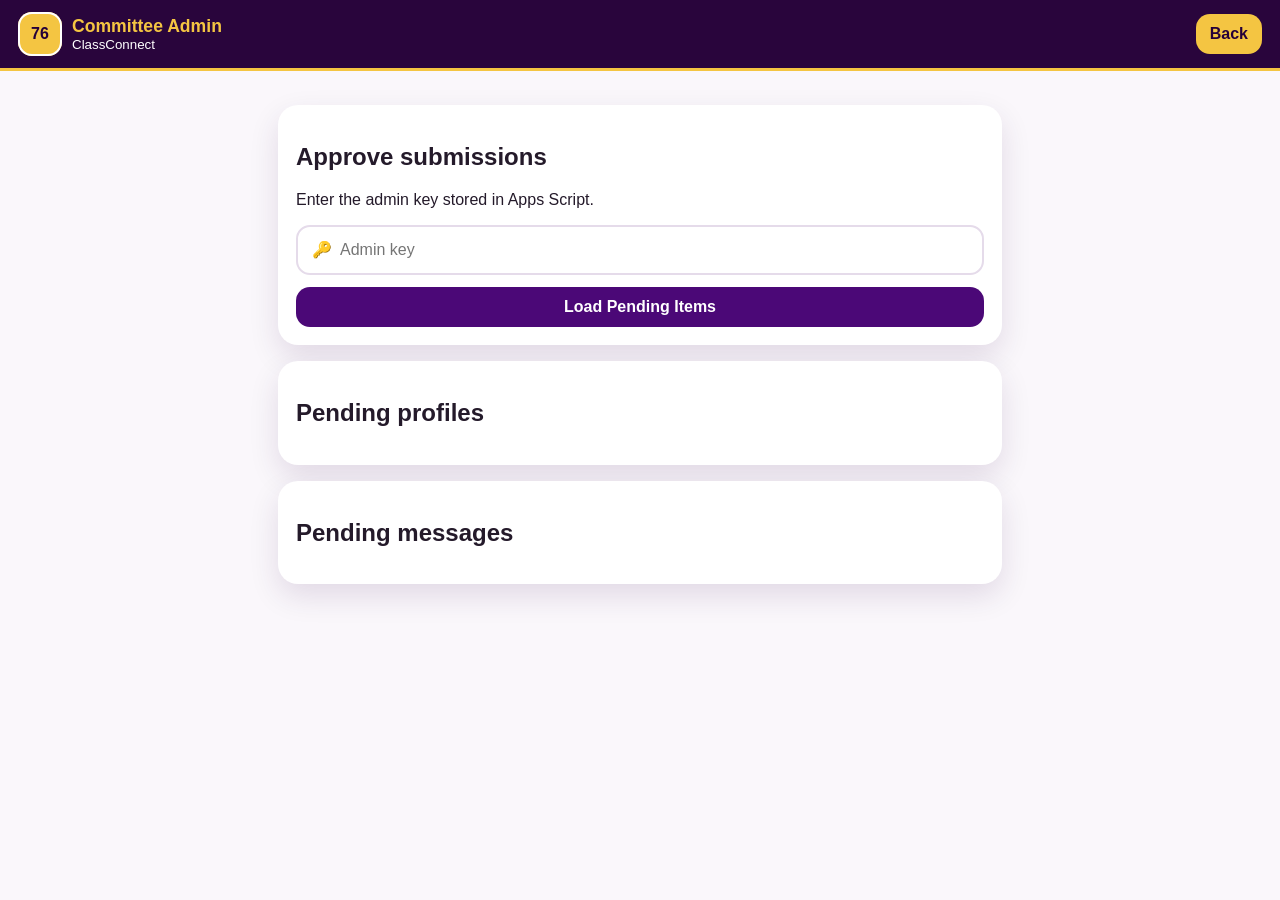
==== admin.html @ 79bbec1a "Add files via upload" ====
<!DOCTYPE html>
<html lang="en">
<head><meta charset="UTF-8"><meta name="viewport" content="width=device-width,initial-scale=1"><meta name="theme-color" content="#4b0877"><title>ClassConnect Admin</title><link rel="stylesheet" href="styles.css"></head>
<body>
<header class="app-header"><div class="brand"><div class="logo">76</div><div><strong>Committee Admin</strong><small>ClassConnect</small></div></div><a class="install-btn" href="index.html" style="text-decoration:none">Back</a></header>
<main style="padding:18px;max-width:760px;margin:auto">
  <section class="panel">
    <h1>Approve submissions</h1>
    <p>Enter the admin key stored in Apps Script.</p>
    <label class="search"><span>🔑</span><input id="adminKey" type="password" placeholder="Admin key"></label>
    <button id="loadPending" class="primary" style="margin-top:12px">Load Pending Items</button>
  </section>
  <section class="panel"><h2>Pending profiles</h2><div id="pendingProfiles"></div></section>
  <section class="panel"><h2>Pending messages</h2><div id="pendingMessages"></div></section>
</main>
<div id="toast" class="toast"></div>
<script src="config.js"></script><script src="admin.js"></script>
</body></html>
---- styles.css ----
:root{--purple:#4b0877;--deep:#250039;--gold:#f4c542;--soft:#f7f1fa;--ink:#241a2a;--muted:#716876;--line:#e5dbea;--shadow:0 12px 30px rgba(47,7,72,.12);--safe:env(safe-area-inset-bottom)}
*{box-sizing:border-box}body{margin:0;font-family:Arial,Helvetica,sans-serif;background:#faf7fb;color:var(--ink)}button,input,textarea{font:inherit}.app-header{position:sticky;top:0;z-index:40;display:flex;justify-content:space-between;align-items:center;padding:12px 18px;background:rgba(37,0,57,.98);color:white;border-bottom:3px solid var(--gold)}.brand{display:flex;gap:10px;align-items:center}.brand strong{display:block;color:var(--gold);font-size:1.1rem}.brand small{display:block}.logo{width:44px;height:44px;border-radius:14px;display:grid;place-items:center;background:var(--gold);color:var(--deep);font-weight:900;box-shadow:inset 0 0 0 2px white}.install-btn,.primary{border:0;background:var(--gold);color:var(--deep);font-weight:900;border-radius:14px;padding:11px 14px}
main{max-width:760px;margin:auto;padding-bottom:calc(92px + var(--safe))}.view{display:none;padding:18px}.view.active{display:block}.hero-card{background:linear-gradient(145deg,var(--deep),var(--purple));color:white;border-radius:24px;padding:28px;box-shadow:var(--shadow)}.hero-card h1,.view-head h1{font-size:clamp(2rem,7vw,3.2rem);line-height:1.05;margin:.2rem 0 .6rem}.eyebrow{font-size:.75rem;font-weight:900;letter-spacing:.16em;color:var(--gold);margin:0}.eyebrow.purple{color:var(--purple)}.quick-grid{display:grid;grid-template-columns:repeat(3,1fr);gap:10px}.quick-grid button{border:0;border-radius:14px;padding:12px;background:white;color:var(--purple);font-weight:800}.stats{display:grid;grid-template-columns:repeat(3,1fr);gap:10px;margin:16px 0}.stats article{background:white;padding:15px;text-align:center;border-radius:18px;box-shadow:var(--shadow)}.stats span{font-size:1.5rem}.stats strong{display:block;font-size:1.6rem;color:var(--purple)}.stats small{color:var(--muted)}.panel{background:white;border-radius:20px;padding:18px;margin:16px 0;box-shadow:var(--shadow)}.panel-head,.view-head{display:flex;align-items:center;justify-content:space-between}.panel-head h2{margin:0 0 12px}.panel-head button{border:0;background:none;color:var(--purple);font-weight:800}.mini{border-left:4px solid var(--gold);background:var(--soft);padding:10px 12px;border-radius:10px;margin:9px 0}.mini strong{color:var(--purple)}.row-link,.menu-list a,.menu-list button{display:flex;align-items:center;gap:12px;width:100%;text-decoration:none;color:inherit;border:0;background:white;text-align:left;padding:14px 0;border-bottom:1px solid var(--line)}.row-link span,.menu-list span{font-size:1.5rem}.row-link div,.menu-list div{flex:1}.row-link small,.menu-list small{display:block;color:var(--muted)}.round{width:46px;height:46px;border-radius:50%;border:0;background:var(--purple);color:white;font-size:1.6rem}.search{display:flex;gap:8px;align-items:center;background:white;border:2px solid var(--line);border-radius:14px;padding:0 14px}.search input{width:100%;border:0;outline:0;padding:14px 0}.privacy{background:#fff4ca;border-left:5px solid var(--gold);padding:12px;border-radius:12px;margin:12px 0}.card-grid,.feed{display:grid;gap:14px}.person,.post,.event{background:white;border-radius:18px;padding:18px;box-shadow:var(--shadow)}.person h3,.event h3{margin:0;color:var(--purple)}.location{color:var(--muted)}.contacts{display:flex;gap:8px;flex-wrap:wrap}.contacts a{background:var(--soft);padding:8px 10px;border-radius:10px;text-decoration:none;color:var(--purple);font-weight:700}.post{border-left:6px solid var(--gold)}.post header{display:flex;justify-content:space-between}.post strong{color:var(--purple)}.post time{font-size:.82rem;color:var(--muted)}.event{display:flex;gap:14px;margin-bottom:14px}.date{min-width:68px;height:72px;border-radius:14px;background:var(--purple);color:white;display:grid;place-items:center;padding:6px}.date strong{font-size:1.4rem;color:var(--gold)}.menu-list{background:white;border-radius:20px;padding:0 16px;box-shadow:var(--shadow)}.memorial{margin-top:18px;padding:24px;border-radius:20px;background:linear-gradient(145deg,var(--deep),var(--purple));color:white}.memorial h2{color:var(--gold)}.bottom-nav{position:fixed;left:0;right:0;bottom:0;z-index:50;display:grid;grid-template-columns:repeat(5,1fr);background:white;border-top:1px solid var(--line);padding:8px 6px calc(8px + var(--safe));box-shadow:0 -8px 25px rgba(47,7,72,.1)}.bottom-nav button{border:0;background:none;color:var(--muted);display:grid;place-items:center}.bottom-nav button span{font-size:1.35rem}.bottom-nav button.active{color:var(--purple)}.modal{display:none;position:fixed;inset:0;z-index:100;background:rgba(20,0,30,.65);align-items:flex-end;justify-content:center}.modal.open{display:flex}.sheet{position:relative;width:min(760px,100%);max-height:92vh;overflow:auto;background:white;border-radius:24px 24px 0 0;padding:28px 20px calc(28px + var(--safe))}.close{position:absolute;right:16px;top:12px;border:0;background:none;font-size:1.8rem}.sheet form{display:grid;gap:14px}.sheet label{display:grid;gap:6px;font-weight:700}.sheet input,.sheet textarea{padding:12px;border:2px solid var(--line);border-radius:12px}.sheet textarea{min-height:100px}.two{display:grid;grid-template-columns:1fr 1fr;gap:12px}.check{display:inline-flex!important;grid-template-columns:auto auto!important;align-items:center;margin-right:16px}.check input{width:auto}.primary{background:var(--purple);color:white;width:100%}.toast{position:fixed;left:50%;bottom:100px;transform:translate(-50%,20px);opacity:0;background:var(--deep);color:white;padding:12px 16px;border-radius:12px;transition:.25s;z-index:120}.toast.show{opacity:1;transform:translate(-50%,0)}.empty{text-align:center;color:var(--muted)}
@media(max-width:520px){.quick-grid{grid-template-columns:1fr}.two{grid-template-columns:1fr}}
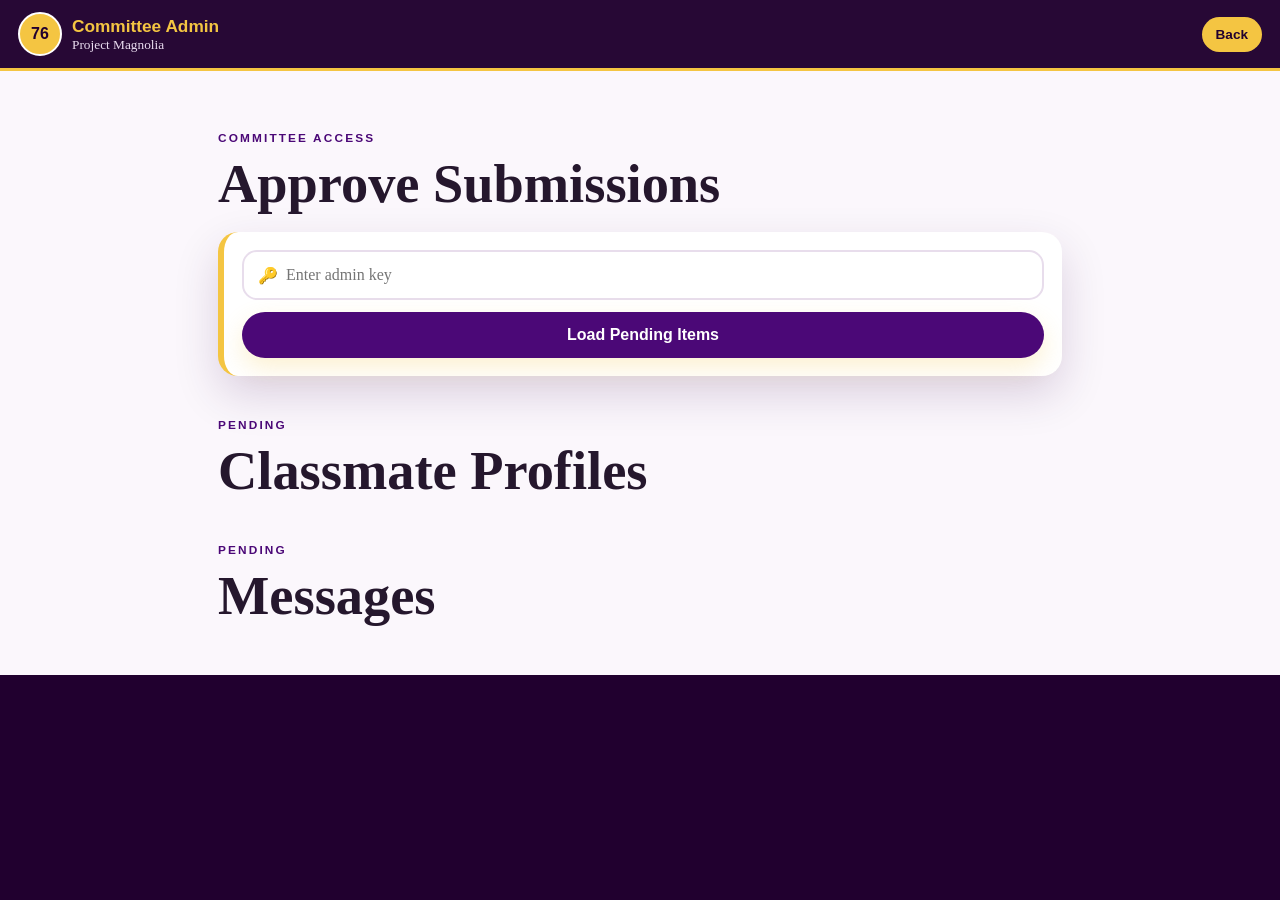
==== commit abcc8217: "Add files via upload" ====
--- a/admin.html
+++ b/admin.html
@@ -1,18 +1,29 @@
 <!DOCTYPE html>
 <html lang="en">
-<head><meta charset="UTF-8"><meta name="viewport" content="width=device-width,initial-scale=1"><meta name="theme-color" content="#4b0877"><title>ClassConnect Admin</title><link rel="stylesheet" href="styles.css"></head>
+<head>
+  <meta charset="UTF-8"><meta name="viewport" content="width=device-width,initial-scale=1">
+  <meta name="theme-color" content="#2c063e">
+  <title>ClassConnect Admin</title>
+  <link rel="stylesheet" href="styles.css">
+</head>
 <body>
-<header class="app-header"><div class="brand"><div class="logo">76</div><div><strong>Committee Admin</strong><small>ClassConnect</small></div></div><a class="install-btn" href="index.html" style="text-decoration:none">Back</a></header>
-<main style="padding:18px;max-width:760px;margin:auto">
-  <section class="panel">
-    <h1>Approve submissions</h1>
-    <p>Enter the admin key stored in Apps Script.</p>
-    <label class="search"><span>🔑</span><input id="adminKey" type="password" placeholder="Admin key"></label>
-    <button id="loadPending" class="primary" style="margin-top:12px">Load Pending Items</button>
+<header class="app-header">
+  <div class="brand"><div class="mini-crest">76</div><div><strong>Committee Admin</strong><small>Project Magnolia</small></div></div>
+  <a class="install-pill" href="index.html" style="text-decoration:none">Back</a>
+</header>
+<main style="max-width:880px;margin:auto;padding:18px">
+  <section class="section-block">
+    <div class="view-heading"><div><p class="eyebrow purple">COMMITTEE ACCESS</p><h1>Approve Submissions</h1></div></div>
+    <div class="home-post">
+      <label class="search-box"><span>🔑</span><input id="adminKey" type="password" placeholder="Enter admin key"></label>
+      <button id="loadPending" class="primary-button" style="margin-top:12px">Load Pending Items</button>
+    </div>
   </section>
-  <section class="panel"><h2>Pending profiles</h2><div id="pendingProfiles"></div></section>
-  <section class="panel"><h2>Pending messages</h2><div id="pendingMessages"></div></section>
+  <section class="section-block"><div class="section-title"><div><p class="eyebrow purple">PENDING</p><h2>Classmate Profiles</h2></div></div><div id="pendingProfiles"></div></section>
+  <section class="section-block"><div class="section-title"><div><p class="eyebrow purple">PENDING</p><h2>Messages</h2></div></div><div id="pendingMessages"></div></section>
 </main>
 <div id="toast" class="toast"></div>
-<script src="config.js"></script><script src="admin.js"></script>
-</body></html>
+<script src="config.js"></script>
+<script src="admin.js"></script>
+</body>
+</html>
--- a/styles.css
+++ b/styles.css
@@ -1,4 +1,25 @@
-:root{--purple:#4b0877;--deep:#250039;--gold:#f4c542;--soft:#f7f1fa;--ink:#241a2a;--muted:#716876;--line:#e5dbea;--shadow:0 12px 30px rgba(47,7,72,.12);--safe:env(safe-area-inset-bottom)}
-*{box-sizing:border-box}body{margin:0;font-family:Arial,Helvetica,sans-serif;background:#faf7fb;color:var(--ink)}button,input,textarea{font:inherit}.app-header{position:sticky;top:0;z-index:40;display:flex;justify-content:space-between;align-items:center;padding:12px 18px;background:rgba(37,0,57,.98);color:white;border-bottom:3px solid var(--gold)}.brand{display:flex;gap:10px;align-items:center}.brand strong{display:block;color:var(--gold);font-size:1.1rem}.brand small{display:block}.logo{width:44px;height:44px;border-radius:14px;display:grid;place-items:center;background:var(--gold);color:var(--deep);font-weight:900;box-shadow:inset 0 0 0 2px white}.install-btn,.primary{border:0;background:var(--gold);color:var(--deep);font-weight:900;border-radius:14px;padding:11px 14px}
-main{max-width:760px;margin:auto;padding-bottom:calc(92px + var(--safe))}.view{display:none;padding:18px}.view.active{display:block}.hero-card{background:linear-gradient(145deg,var(--deep),var(--purple));color:white;border-radius:24px;padding:28px;box-shadow:var(--shadow)}.hero-card h1,.view-head h1{font-size:clamp(2rem,7vw,3.2rem);line-height:1.05;margin:.2rem 0 .6rem}.eyebrow{font-size:.75rem;font-weight:900;letter-spacing:.16em;color:var(--gold);margin:0}.eyebrow.purple{color:var(--purple)}.quick-grid{display:grid;grid-template-columns:repeat(3,1fr);gap:10px}.quick-grid button{border:0;border-radius:14px;padding:12px;background:white;color:var(--purple);font-weight:800}.stats{display:grid;grid-template-columns:repeat(3,1fr);gap:10px;margin:16px 0}.stats article{background:white;padding:15px;text-align:center;border-radius:18px;box-shadow:var(--shadow)}.stats span{font-size:1.5rem}.stats strong{display:block;font-size:1.6rem;color:var(--purple)}.stats small{color:var(--muted)}.panel{background:white;border-radius:20px;padding:18px;margin:16px 0;box-shadow:var(--shadow)}.panel-head,.view-head{display:flex;align-items:center;justify-content:space-between}.panel-head h2{margin:0 0 12px}.panel-head button{border:0;background:none;color:var(--purple);font-weight:800}.mini{border-left:4px solid var(--gold);background:var(--soft);padding:10px 12px;border-radius:10px;margin:9px 0}.mini strong{color:var(--purple)}.row-link,.menu-list a,.menu-list button{display:flex;align-items:center;gap:12px;width:100%;text-decoration:none;color:inherit;border:0;background:white;text-align:left;padding:14px 0;border-bottom:1px solid var(--line)}.row-link span,.menu-list span{font-size:1.5rem}.row-link div,.menu-list div{flex:1}.row-link small,.menu-list small{display:block;color:var(--muted)}.round{width:46px;height:46px;border-radius:50%;border:0;background:var(--purple);color:white;font-size:1.6rem}.search{display:flex;gap:8px;align-items:center;background:white;border:2px solid var(--line);border-radius:14px;padding:0 14px}.search input{width:100%;border:0;outline:0;padding:14px 0}.privacy{background:#fff4ca;border-left:5px solid var(--gold);padding:12px;border-radius:12px;margin:12px 0}.card-grid,.feed{display:grid;gap:14px}.person,.post,.event{background:white;border-radius:18px;padding:18px;box-shadow:var(--shadow)}.person h3,.event h3{margin:0;color:var(--purple)}.location{color:var(--muted)}.contacts{display:flex;gap:8px;flex-wrap:wrap}.contacts a{background:var(--soft);padding:8px 10px;border-radius:10px;text-decoration:none;color:var(--purple);font-weight:700}.post{border-left:6px solid var(--gold)}.post header{display:flex;justify-content:space-between}.post strong{color:var(--purple)}.post time{font-size:.82rem;color:var(--muted)}.event{display:flex;gap:14px;margin-bottom:14px}.date{min-width:68px;height:72px;border-radius:14px;background:var(--purple);color:white;display:grid;place-items:center;padding:6px}.date strong{font-size:1.4rem;color:var(--gold)}.menu-list{background:white;border-radius:20px;padding:0 16px;box-shadow:var(--shadow)}.memorial{margin-top:18px;padding:24px;border-radius:20px;background:linear-gradient(145deg,var(--deep),var(--purple));color:white}.memorial h2{color:var(--gold)}.bottom-nav{position:fixed;left:0;right:0;bottom:0;z-index:50;display:grid;grid-template-columns:repeat(5,1fr);background:white;border-top:1px solid var(--line);padding:8px 6px calc(8px + var(--safe));box-shadow:0 -8px 25px rgba(47,7,72,.1)}.bottom-nav button{border:0;background:none;color:var(--muted);display:grid;place-items:center}.bottom-nav button span{font-size:1.35rem}.bottom-nav button.active{color:var(--purple)}.modal{display:none;position:fixed;inset:0;z-index:100;background:rgba(20,0,30,.65);align-items:flex-end;justify-content:center}.modal.open{display:flex}.sheet{position:relative;width:min(760px,100%);max-height:92vh;overflow:auto;background:white;border-radius:24px 24px 0 0;padding:28px 20px calc(28px + var(--safe))}.close{position:absolute;right:16px;top:12px;border:0;background:none;font-size:1.8rem}.sheet form{display:grid;gap:14px}.sheet label{display:grid;gap:6px;font-weight:700}.sheet input,.sheet textarea{padding:12px;border:2px solid var(--line);border-radius:12px}.sheet textarea{min-height:100px}.two{display:grid;grid-template-columns:1fr 1fr;gap:12px}.check{display:inline-flex!important;grid-template-columns:auto auto!important;align-items:center;margin-right:16px}.check input{width:auto}.primary{background:var(--purple);color:white;width:100%}.toast{position:fixed;left:50%;bottom:100px;transform:translate(-50%,20px);opacity:0;background:var(--deep);color:white;padding:12px 16px;border-radius:12px;transition:.25s;z-index:120}.toast.show{opacity:1;transform:translate(-50%,0)}.empty{text-align:center;color:var(--muted)}
-@media(max-width:520px){.quick-grid{grid-template-columns:1fr}.two{grid-template-columns:1fr}}+:root{
+  --purple:#4b0877;--purple-2:#6f2393;--deep:#21002f;--gold:#f4c542;
+  --cream:#fff8e8;--paper:#fbf7fc;--ink:#25172d;--muted:#746b79;--line:#e8ddec;
+  --shadow:0 18px 45px rgba(51,8,76,.16);--safe:env(safe-area-inset-bottom)
+}
+*{box-sizing:border-box}html{background:var(--deep)}body{margin:0;font-family:Georgia,"Times New Roman",serif;background:var(--paper);color:var(--ink)}button,input,textarea{font:inherit}.hidden{display:none!important}
+.intro-screen{position:fixed;inset:0;z-index:300;overflow:hidden;display:grid;place-items:center;text-align:center;color:#fff;background:radial-gradient(circle at 50% 18%,rgba(244,197,66,.28),transparent 28%),linear-gradient(180deg,#6f2393 0%,#3f0a5f 38%,#1d002a 100%)}.intro-vignette{position:absolute;inset:0;background:radial-gradient(circle,transparent 30%,rgba(10,0,16,.62) 100%)}.intro-content{position:relative;z-index:3;padding:24px;max-width:760px;animation:fadeUp 1s ease}.crest-large{width:132px;height:132px;margin:0 auto 18px;border-radius:50%;display:grid;place-items:center;background:var(--gold);color:var(--deep);border:6px double #fff;box-shadow:0 0 50px rgba(244,197,66,.45)}.crest-large span{font:bold 3.6rem Arial}.crest-large small{font:bold .8rem Arial;letter-spacing:.18em;margin-top:-28px}.intro-kicker,.eyebrow{font-family:Arial,sans-serif;font-weight:900;letter-spacing:.18em;font-size:.74rem}.intro-screen h1{font-size:clamp(3.3rem,12vw,7rem);line-height:.9;margin:.35rem 0;color:#fff;text-shadow:0 8px 30px rgba(0,0,0,.45)}.intro-screen h2{font-size:clamp(1.4rem,5vw,2.4rem);color:var(--gold);margin:.6rem 0 1.4rem}.intro-line{font-size:clamp(1.05rem,3vw,1.45rem);font-style:italic}.gold-button,.primary-button{border:0;background:linear-gradient(135deg,#ffe18a,var(--gold));color:var(--deep);font-family:Arial,sans-serif;font-weight:900;border-radius:999px;padding:14px 22px;box-shadow:0 10px 24px rgba(244,197,66,.24);cursor:pointer}.intro-button{font-size:1.05rem;margin-top:16px}.quiet-button{display:block;margin:14px auto 0;border:0;background:none;color:#e8d9ee;text-decoration:underline;cursor:pointer}.magnolia{position:absolute;color:#fff8e8;opacity:.25;font-size:11rem}.magnolia-one{left:-50px;top:-20px;transform:rotate(-20deg)}.magnolia-two{right:-40px;bottom:20px;transform:rotate(18deg)}.school-silhouette{position:absolute;left:50%;bottom:0;transform:translateX(-50%);width:min(900px,100%);opacity:.27}.school-roof{margin:auto;width:72%;height:0;border-left:90px solid transparent;border-right:90px solid transparent;border-bottom:70px solid #08000d}.school-body{height:150px;background:#08000d;display:flex;align-items:center;justify-content:space-around;padding:30px}.school-body span{width:48px;height:64px;background:rgba(244,197,66,.5);border-radius:4px}
+.app-header{position:sticky;top:0;z-index:60;display:flex;align-items:center;justify-content:space-between;padding:12px 18px;background:rgba(33,0,47,.97);color:#fff;border-bottom:3px solid var(--gold);backdrop-filter:blur(14px)}.brand{display:flex;align-items:center;gap:10px}.brand strong{display:block;color:var(--gold);font-family:Arial,sans-serif;font-size:1.08rem}.brand small{display:block;color:#e9dbef}.mini-crest{width:44px;height:44px;border-radius:50%;display:grid;place-items:center;background:var(--gold);color:var(--deep);font:bold 1rem Arial;border:2px solid #fff}.install-pill{border:0;background:var(--gold);color:var(--deep);font:bold .85rem Arial;border-radius:999px;padding:10px 14px}
+main{max-width:880px;margin:auto;padding-bottom:calc(95px + var(--safe))}.view{display:none;padding:18px}.view.active{display:block;animation:fadeUp .45s ease}.welcome-hero{position:relative;min-height:390px;display:flex;align-items:end;overflow:hidden;border-radius:28px;padding:30px;color:#fff;background:radial-gradient(circle at 75% 25%,rgba(244,197,66,.24),transparent 24%),linear-gradient(145deg,#230032,#68208c);box-shadow:var(--shadow)}.hero-overlay{position:absolute;inset:0;background:linear-gradient(180deg,transparent 15%,rgba(16,0,24,.65) 100%)}.hero-copy{position:relative;z-index:2;max-width:610px}.hero-copy h1{font-size:clamp(2.8rem,8vw,5.3rem);line-height:.95;margin:.2rem 0 .7rem}.hero-copy p{font-size:1.12rem}.tiger-watermark{position:absolute;right:-12px;top:18px;font-size:12rem;opacity:.13;filter:grayscale(1)}.gold{color:var(--gold)}.purple{color:var(--purple)}.hero-actions{display:flex;gap:10px;flex-wrap:wrap;margin-top:20px}.ghost-button{border:2px solid rgba(255,255,255,.7);background:rgba(255,255,255,.08);color:#fff;border-radius:999px;padding:12px 20px;font-family:Arial,sans-serif;font-weight:800}
+.today-strip{display:grid;grid-template-columns:repeat(3,1fr);gap:10px;margin:16px 0}.today-strip article{background:#fff;text-align:center;border-radius:20px;padding:16px;box-shadow:var(--shadow)}.today-strip span{font-size:1.6rem}.today-strip strong{display:block;color:var(--purple);font:900 1.7rem Arial}.today-strip small{font-family:Arial,sans-serif;color:var(--muted)}
+.section-block{margin:30px 0}.section-title{display:flex;align-items:end;justify-content:space-between;gap:18px;margin-bottom:16px}.section-title h2,.view-heading h1{font-size:clamp(2rem,6vw,3.4rem);margin:.2rem 0;line-height:1}.section-title>p{max-width:360px;color:var(--muted)}.text-button{border:0;background:none;color:var(--purple);font:bold .95rem Arial}
+.hallway-grid{display:grid;grid-template-columns:repeat(2,1fr);gap:14px}.hallway-door{position:relative;min-height:190px;text-align:left;border:0;border-radius:22px;padding:22px;color:#fff;overflow:hidden;box-shadow:var(--shadow);cursor:pointer;transition:transform .2s ease}.hallway-door:hover{transform:translateY(-4px)}.hallway-door::after{content:"";position:absolute;right:-25px;bottom:-45px;width:130px;height:130px;border-radius:50%;background:rgba(255,255,255,.08)}.hallway-door strong,.hallway-door small{display:block;position:relative;z-index:2}.hallway-door strong{font-size:1.35rem;margin-top:24px}.hallway-door small{font-family:Arial,sans-serif;opacity:.82;margin-top:4px}.door-number{position:absolute;right:16px;top:14px;font:bold .75rem Arial;letter-spacing:.15em}.door-icon{font-size:2.1rem}.classmates-door{background:linear-gradient(145deg,#5e157f,#2d043e)}.community-door{background:linear-gradient(145deg,#8e4b17,#4d2200)}.memories-door{background:linear-gradient(145deg,#9f2a64,#4c0f2d)}.story-door{background:linear-gradient(145deg,#1b6b72,#08373c)}.events-door{background:linear-gradient(145deg,#7b5a16,#3d2b00)}.memorial-door{background:linear-gradient(145deg,#343044,#15121c)}
+.home-feed{display:grid;gap:12px}.home-post,.feed-post{background:#fff;border-radius:20px;padding:18px;box-shadow:var(--shadow);border-left:6px solid var(--gold)}.home-post strong,.feed-post strong{color:var(--purple);font-family:Arial,sans-serif}.memory-banner{display:flex;align-items:center;justify-content:space-between;gap:24px;padding:30px;border-radius:28px;color:#fff;background:linear-gradient(145deg,var(--deep),var(--purple));box-shadow:var(--shadow)}.memory-banner h2{font-size:clamp(2rem,6vw,3.1rem);margin:.3rem 0}.inline-button{display:inline-block;text-decoration:none;margin-top:10px}.photo-polaroid{min-width:200px;min-height:180px;background:#fff;color:var(--purple);border:8px solid #fff;box-shadow:0 18px 35px rgba(0,0,0,.28);transform:rotate(4deg);display:grid;place-items:center;align-content:center}.photo-polaroid span{font-size:3.4rem}.photo-polaroid strong{font-family:Arial,sans-serif}
+.view-heading{display:flex;align-items:center;justify-content:space-between;margin:8px 0 18px}.round-action{width:48px;height:48px;border:0;border-radius:50%;background:var(--purple);color:#fff;font-size:1.7rem}.search-box{display:flex;align-items:center;gap:8px;background:#fff;border:2px solid var(--line);border-radius:15px;padding:0 14px}.search-box input{width:100%;padding:14px 0;border:0;outline:0}.privacy-banner{margin:12px 0 16px;background:#fff1ba;border-left:5px solid var(--gold);padding:12px;border-radius:12px;font-family:Arial,sans-serif;font-size:.9rem}
+.yearbook-grid{display:grid;grid-template-columns:repeat(2,1fr);gap:16px}.yearbook-card{position:relative;background:#fff;border-radius:24px;overflow:hidden;box-shadow:var(--shadow)}.portrait-placeholder{height:160px;display:grid;place-items:center;background:linear-gradient(145deg,#6d2191,#2c063e);color:#fff;font-size:4rem}.yearbook-copy{padding:18px}.yearbook-copy h3{font-size:1.5rem;color:var(--purple);margin:0}.location{color:var(--muted);font-family:Arial,sans-serif}.contacts{display:flex;gap:8px;flex-wrap:wrap}.contacts a,.contacts button{border:0;background:var(--paper);padding:8px 10px;border-radius:10px;text-decoration:none;color:var(--purple);font:bold .86rem Arial}.community-feed{display:grid;gap:15px}.feed-post header{display:flex;justify-content:space-between;gap:12px}.feed-post time{font-family:Arial,sans-serif;font-size:.8rem;color:var(--muted)}
+.memory-mosaic{display:grid;grid-template-columns:repeat(2,1fr);gap:14px}.memory-tile{min-height:180px;border-radius:22px;padding:22px;display:flex;flex-direction:column;justify-content:end;text-decoration:none;color:#fff;box-shadow:var(--shadow);background:linear-gradient(145deg,#68208c,#2b063b)}.memory-tile.large{grid-column:span 2;min-height:260px;background:linear-gradient(145deg,#a14d1e,#4a1c00)}.memory-tile span{font-size:2.2rem}.memory-tile strong{font-size:1.45rem}.memory-tile small{font-family:Arial,sans-serif;opacity:.82}
+.timeline{position:relative;margin-left:16px;padding-left:30px;border-left:4px solid var(--gold)}.timeline article{position:relative;background:#fff;border-radius:18px;padding:18px;margin:0 0 18px;box-shadow:var(--shadow)}.timeline article::before{content:"";position:absolute;left:-42px;top:28px;width:18px;height:18px;border-radius:50%;background:var(--purple);border:4px solid var(--gold)}.timeline article>span{display:inline-block;background:var(--purple);color:#fff;border-radius:999px;padding:6px 10px;font:bold .8rem Arial}.timeline h3{color:var(--purple);margin:.8rem 0 .3rem}.timeline .highlight{background:linear-gradient(145deg,#fff7d9,#fff)}
+.event-card{display:flex;gap:14px;background:#fff;border-radius:22px;padding:18px;margin-bottom:14px;box-shadow:var(--shadow)}.event-date{min-width:72px;height:76px;display:grid;place-items:center;background:var(--purple);color:#fff;border-radius:14px}.event-date strong{font:bold 1.5rem Arial;color:var(--gold)}.event-date small{font:bold .7rem Arial}
+.memorial-view{text-align:center;min-height:calc(100vh - 150px);color:#fff;background:radial-gradient(circle at 50% 22%,rgba(244,197,66,.16),transparent 22%),linear-gradient(180deg,#18131e,#08070a);border-radius:0 0 26px 26px}.candle{font-size:4rem;margin-top:20px}.memorial-view h1{font-size:clamp(2.5rem,8vw,4.5rem);color:var(--gold)}.memorial-intro{max-width:620px;margin:0 auto 26px;font-size:1.12rem}.memorial-wall{display:grid;grid-template-columns:repeat(3,1fr);gap:12px}.memorial-wall article{background:rgba(255,255,255,.06);border:1px solid rgba(255,255,255,.14);border-radius:18px;padding:20px}.memorial-wall span,.memorial-wall strong,.memorial-wall small{display:block}.memorial-wall span{color:var(--gold);font-size:1.5rem}.memorial-wall small{font-family:Arial,sans-serif;color:#c8becb;margin-top:6px}
+.menu-list{background:#fff;border-radius:22px;padding:0 16px;box-shadow:var(--shadow)}.menu-list a,.menu-list button{display:flex;align-items:center;gap:12px;width:100%;padding:15px 0;border:0;border-bottom:1px solid var(--line);background:none;color:inherit;text-decoration:none;text-align:left}.menu-list span{font-size:1.5rem}.menu-list div{flex:1}.menu-list strong,.menu-list small{display:block}.menu-list small{font-family:Arial,sans-serif;color:var(--muted)}
+.bottom-nav{position:fixed;left:0;right:0;bottom:0;z-index:70;display:grid;grid-template-columns:repeat(5,1fr);padding:8px 6px calc(8px + var(--safe));background:#fff;border-top:1px solid var(--line);box-shadow:0 -8px 25px rgba(47,7,72,.1)}.bottom-nav button{border:0;background:none;color:var(--muted);display:grid;place-items:center;font-family:Arial,sans-serif}.bottom-nav button span{font-size:1.35rem}.bottom-nav button.active{color:var(--purple)}
+.modal{display:none;position:fixed;inset:0;z-index:200;background:rgba(17,0,25,.68);align-items:flex-end;justify-content:center}.modal.open{display:flex}.sheet{position:relative;width:min(880px,100%);max-height:92vh;overflow:auto;background:#fff;border-radius:26px 26px 0 0;padding:30px 20px calc(30px + var(--safe))}.sheet h2{font-size:2rem;margin:.3rem 0}.close{position:absolute;right:16px;top:12px;border:0;background:none;font-size:1.9rem}.sheet form{display:grid;gap:14px}.sheet label{display:grid;gap:6px;font-family:Arial,sans-serif;font-weight:700}.sheet input,.sheet textarea{padding:12px;border:2px solid var(--line);border-radius:12px}.sheet textarea{min-height:110px;resize:vertical}.two-column{display:grid;grid-template-columns:1fr 1fr;gap:12px}.check{display:inline-flex!important;grid-template-columns:auto auto!important;align-items:center;margin-right:18px}.check input{width:auto}.primary-button{width:100%;background:var(--purple);color:#fff}.toast{position:fixed;left:50%;bottom:100px;z-index:240;transform:translate(-50%,20px);opacity:0;background:var(--deep);color:#fff;padding:12px 16px;border-radius:12px;transition:.25s}.toast.show{opacity:1;transform:translate(-50%,0)}.empty-state{text-align:center;color:var(--muted)}
+@keyframes fadeUp{from{opacity:0;transform:translateY(18px)}to{opacity:1;transform:none}}
+@media(max-width:650px){.hallway-grid,.yearbook-grid{grid-template-columns:1fr}.memory-banner{display:block}.photo-polaroid{margin:24px auto 0}.memorial-wall{grid-template-columns:1fr}.section-title{align-items:start;flex-direction:column}.two-column{grid-template-columns:1fr}}
+@media(max-width:430px){.welcome-hero{min-height:430px;padding:24px}.today-strip{gap:7px}.today-strip article{padding:13px 5px}.memory-mosaic{grid-template-columns:1fr}.memory-tile.large{grid-column:auto}}
